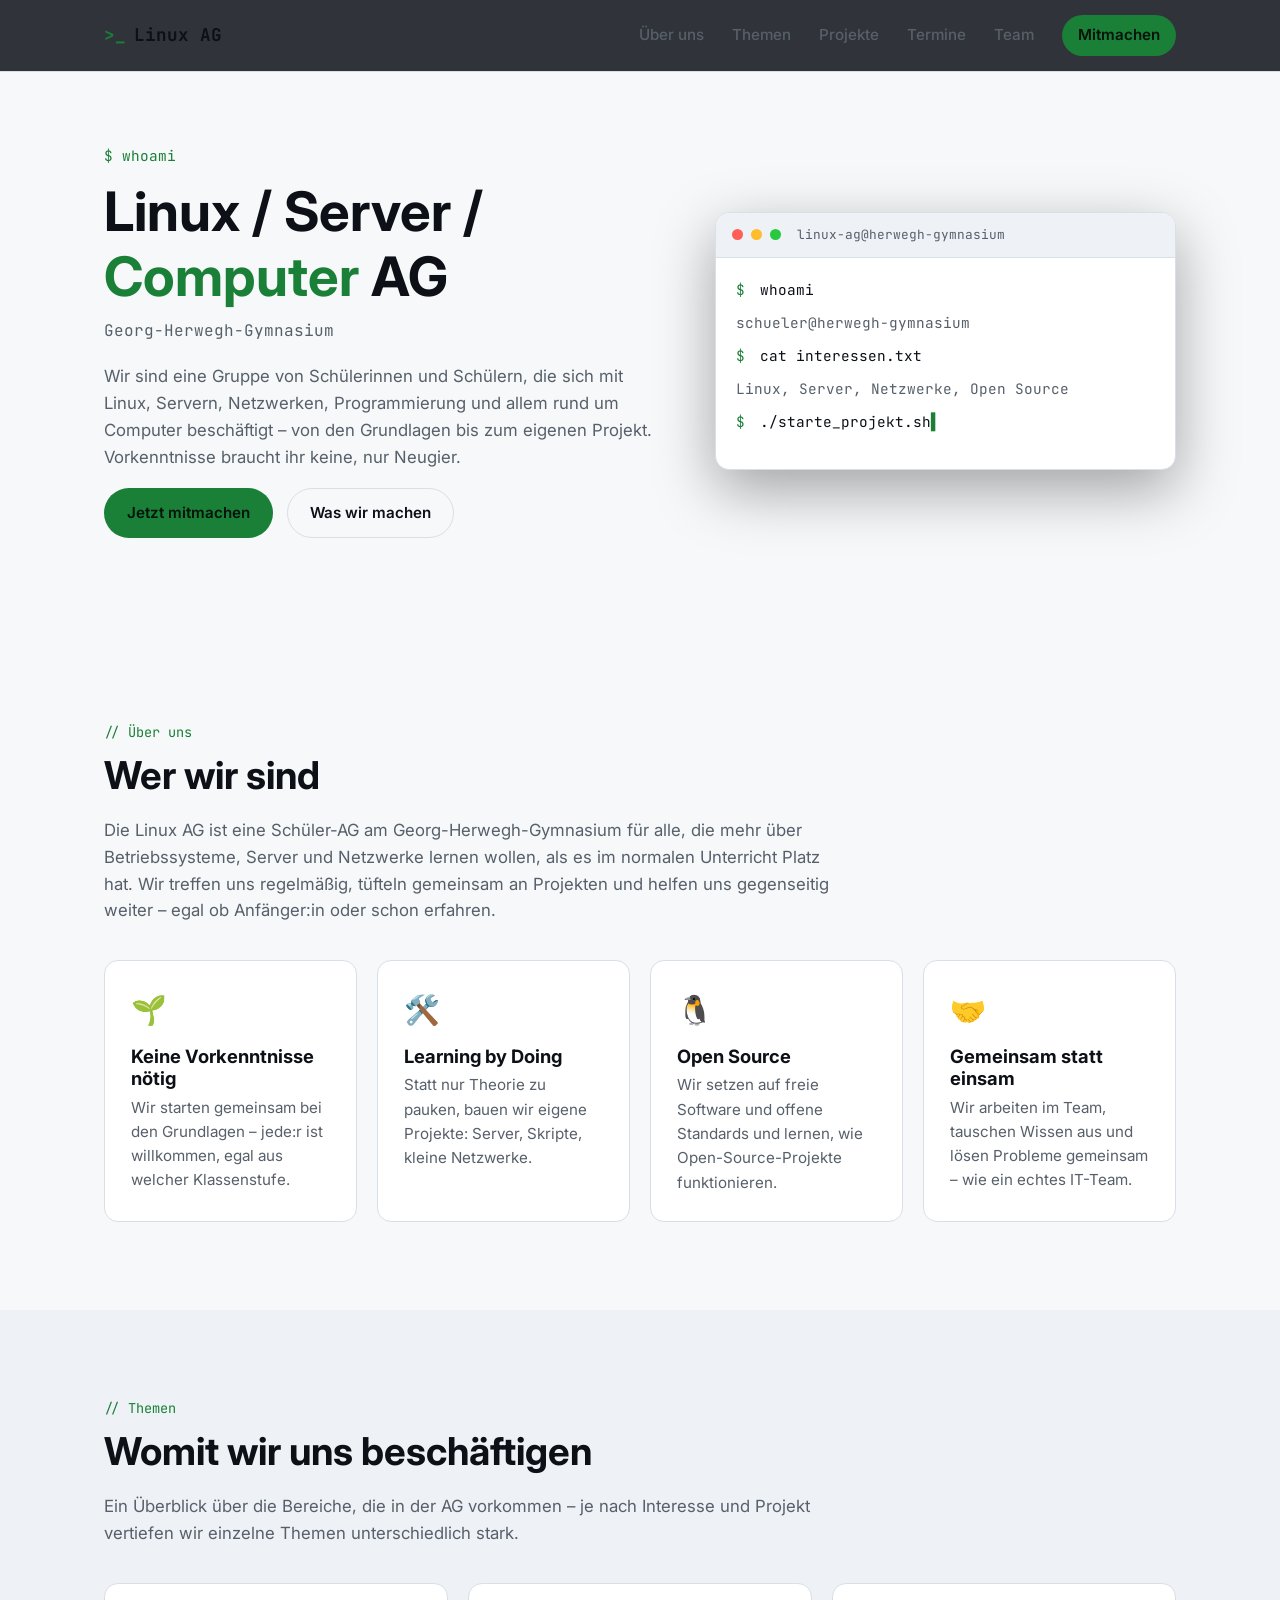
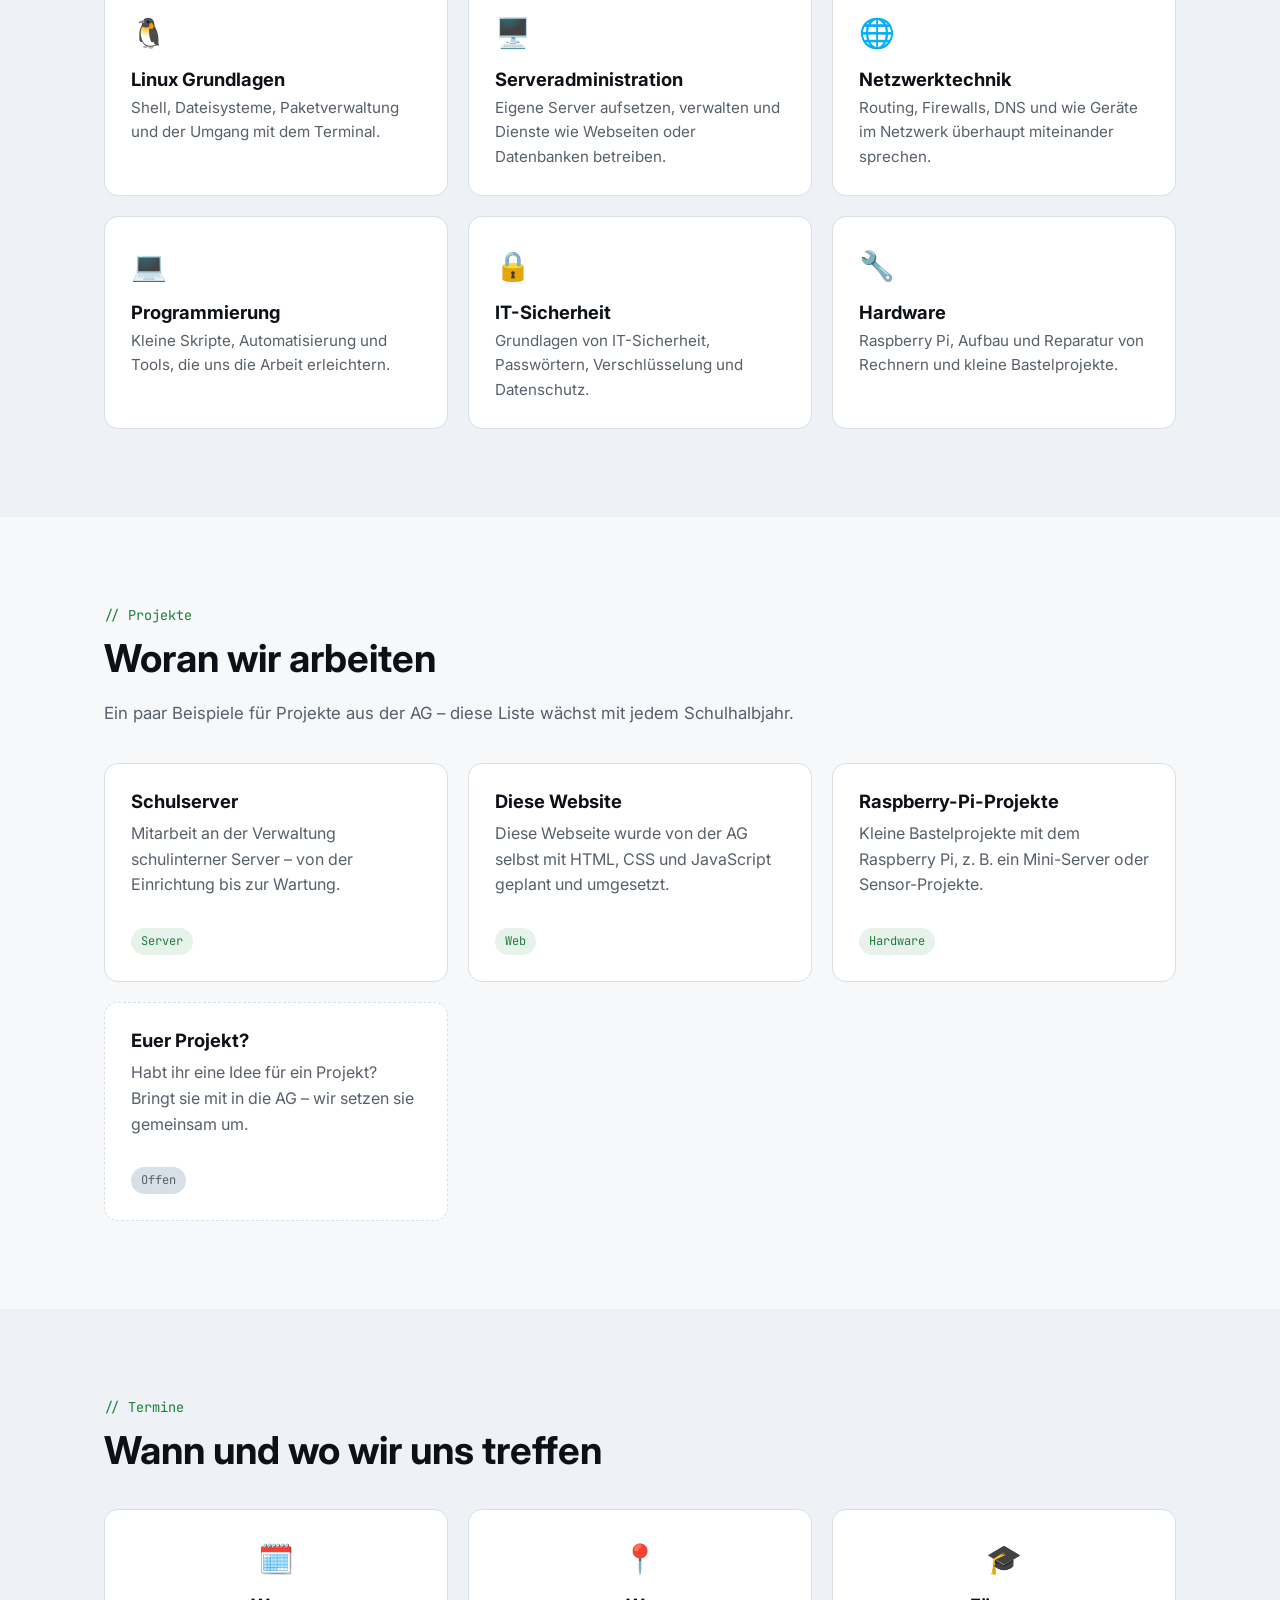
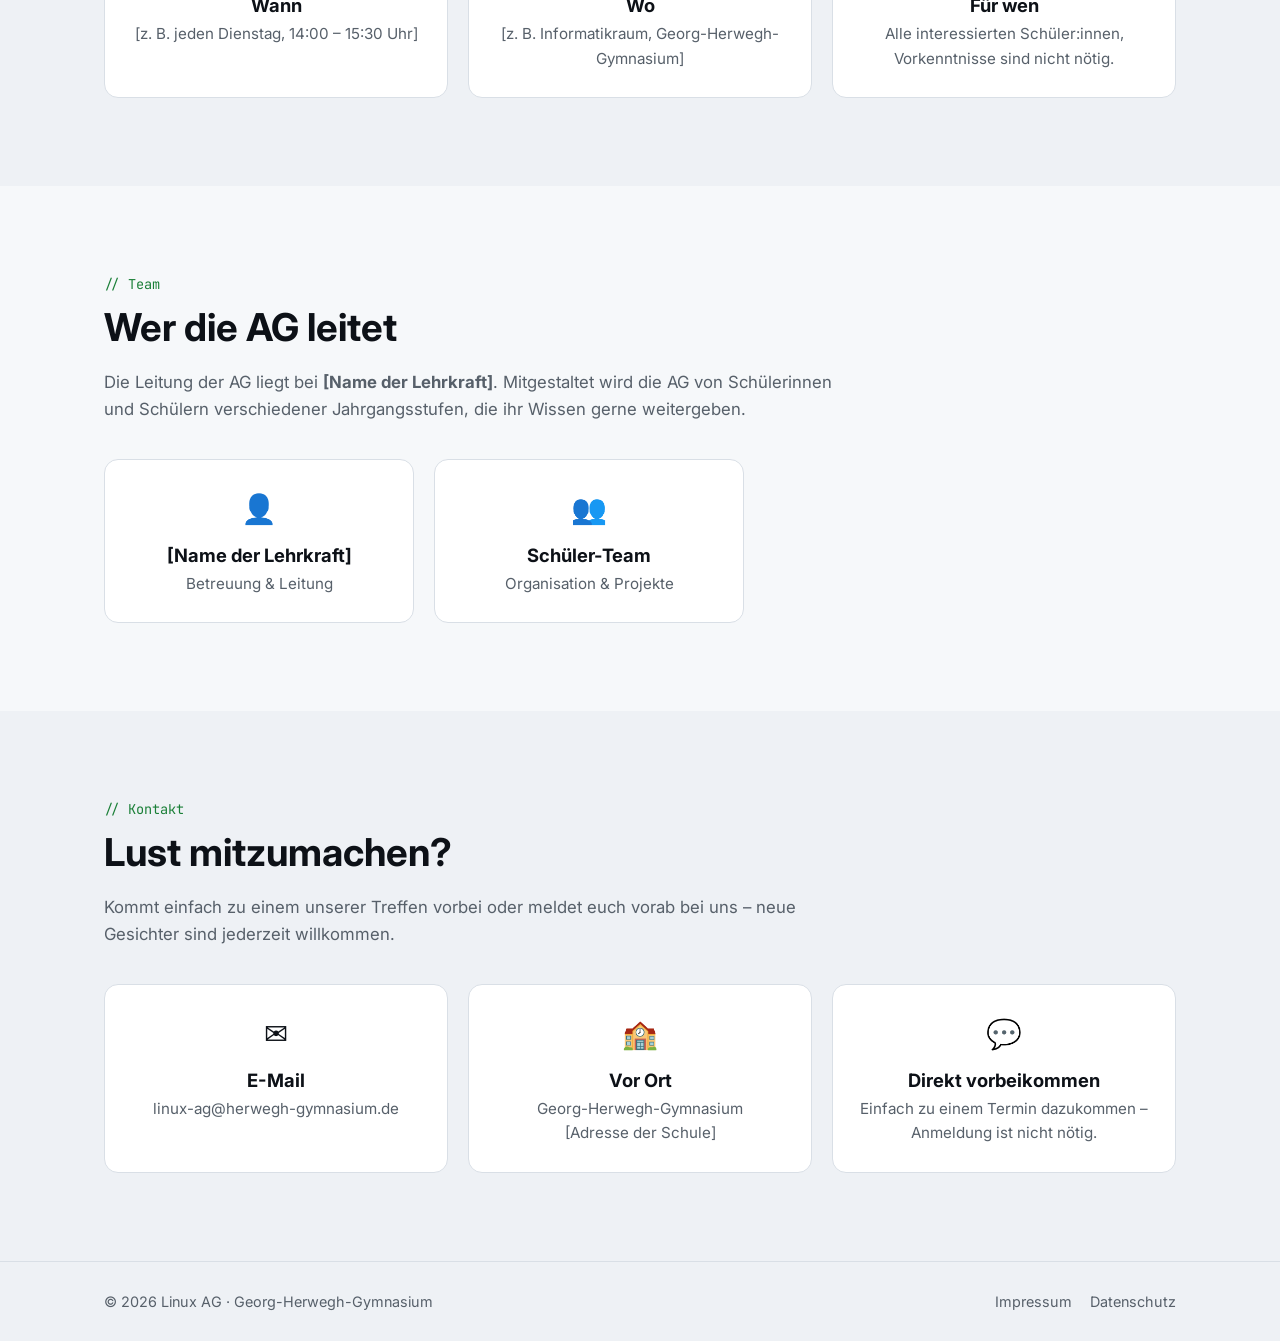
==== index.html @ 76da0008 "u" ====
<!DOCTYPE html>
<html lang="de">
<head>
<meta charset="UTF-8">
<meta name="viewport" content="width=device-width, initial-scale=1.0">
<title>Linux AG – Georg-Herwegh-Gymnasium</title>
<meta name="description" content="Die Linux / Server / Computer AG des Georg-Herwegh-Gymnasiums. Wir beschäftigen uns mit Linux, Servern, Netzwerken, Programmierung und allem rund um Computer.">
<link rel="icon" href="data:image/svg+xml,%3Csvg xmlns='http://www.w3.org/2000/svg' viewBox='0 0 64 64'%3E%3Crect width='64' height='64' rx='12' fill='%230d1117'/%3E%3Ctext x='32' y='42' font-family='monospace' font-size='28' fill='%2339d353' text-anchor='middle'%3E%3E_%3C/text%3E%3C/svg%3E">
<link rel="preconnect" href="https://fonts.googleapis.com">
<link rel="preconnect" href="https://fonts.gstatic.com" crossorigin>
<link href="https://fonts.googleapis.com/css2?family=JetBrains+Mono:wght@400;500;700&family=Inter:wght@400;500;600;700;800&display=swap" rel="stylesheet">
<link rel="stylesheet" href="css/style.css">
</head>
<body>

<a class="skip-link" href="#main">Zum Inhalt springen</a>

<header class="site-header" id="top">
  <div class="container header-inner">
    <a href="#top" class="logo"><span class="logo-prompt">&gt;_</span> Linux AG</a>

    <button class="nav-toggle" id="navToggle" aria-label="Menü öffnen" aria-expanded="false" aria-controls="primaryNav">
      <span></span><span></span><span></span>
    </button>

    <nav class="primary-nav" id="primaryNav">
      <a href="#ueber-uns">Über uns</a>
      <a href="#angebote">Themen</a>
      <a href="#projekte">Projekte</a>
      <a href="#termine">Termine</a>
      <a href="#team">Team</a>
      <a href="#kontakt" class="nav-cta">Mitmachen</a>
    </nav>
  </div>
</header>

<main id="main">

  <!-- HERO -->
  <section class="hero" id="home">
    <div class="container hero-grid">
      <div class="hero-text">
        <p class="kicker">$ whoami</p>
        <h1>Linux / Server / <span class="accent">Computer</span> AG</h1>
        <p class="hero-sub">Georg-Herwegh-Gymnasium</p>
        <p class="hero-desc">
          Wir sind eine Gruppe von Schülerinnen und Schülern, die sich mit Linux, Servern,
          Netzwerken, Programmierung und allem rund um Computer beschäftigt –
          von den Grundlagen bis zum eigenen Projekt. Vorkenntnisse braucht ihr keine,
          nur Neugier.
        </p>
        <div class="hero-actions">
          <a href="#kontakt" class="btn btn-primary">Jetzt mitmachen</a>
          <a href="#angebote" class="btn btn-ghost">Was wir machen</a>
        </div>
      </div>

      <div class="hero-visual" aria-hidden="true">
        <div class="terminal-window">
          <div class="terminal-bar">
            <span class="dot dot-red"></span>
            <span class="dot dot-yellow"></span>
            <span class="dot dot-green"></span>
            <span class="terminal-title">linux-ag@herwegh-gymnasium</span>
          </div>
          <div class="terminal-body">
            <p><span class="prompt">$</span> whoami</p>
            <p class="out">schueler@herwegh-gymnasium</p>
            <p><span class="prompt">$</span> cat interessen.txt</p>
            <p class="out">Linux, Server, Netzwerke, Open Source</p>
            <p><span class="prompt">$</span> <span id="typedCommand"></span><span class="cursor">▌</span></p>
          </div>
        </div>
      </div>
    </div>
  </section>

  <!-- ÜBER UNS -->
  <section class="section" id="ueber-uns">
    <div class="container">
      <p class="section-kicker">// Über uns</p>
      <h2>Wer wir sind</h2>
      <p class="section-lead">
        Die Linux AG ist eine Schüler-AG am Georg-Herwegh-Gymnasium für alle, die mehr über
        Betriebssysteme, Server und Netzwerke lernen wollen, als es im normalen Unterricht Platz hat.
        Wir treffen uns regelmäßig, tüfteln gemeinsam an Projekten und helfen uns gegenseitig weiter –
        egal ob Anfänger:in oder schon erfahren.
      </p>

      <div class="feature-grid">
        <div class="feature-card">
          <span class="feature-icon">🌱</span>
          <h3>Keine Vorkenntnisse nötig</h3>
          <p>Wir starten gemeinsam bei den Grundlagen – jede:r ist willkommen, egal aus welcher Klassenstufe.</p>
        </div>
        <div class="feature-card">
          <span class="feature-icon">🛠️</span>
          <h3>Learning by Doing</h3>
          <p>Statt nur Theorie zu pauken, bauen wir eigene Projekte: Server, Skripte, kleine Netzwerke.</p>
        </div>
        <div class="feature-card">
          <span class="feature-icon">🐧</span>
          <h3>Open Source</h3>
          <p>Wir setzen auf freie Software und offene Standards und lernen, wie Open-Source-Projekte funktionieren.</p>
        </div>
        <div class="feature-card">
          <span class="feature-icon">🤝</span>
          <h3>Gemeinsam statt einsam</h3>
          <p>Wir arbeiten im Team, tauschen Wissen aus und lösen Probleme gemeinsam – wie ein echtes IT-Team.</p>
        </div>
      </div>
    </div>
  </section>

  <!-- ANGEBOTE / THEMEN -->
  <section class="section section-alt" id="angebote">
    <div class="container">
      <p class="section-kicker">// Themen</p>
      <h2>Womit wir uns beschäftigen</h2>
      <p class="section-lead">Ein Überblick über die Bereiche, die in der AG vorkommen – je nach Interesse und Projekt vertiefen wir einzelne Themen unterschiedlich stark.</p>

      <div class="card-grid">
        <div class="topic-card">
          <span class="topic-icon">🐧</span>
          <h3>Linux Grundlagen</h3>
          <p>Shell, Dateisysteme, Paketverwaltung und der Umgang mit dem Terminal.</p>
        </div>
        <div class="topic-card">
          <span class="topic-icon">🖥️</span>
          <h3>Serveradministration</h3>
          <p>Eigene Server aufsetzen, verwalten und Dienste wie Webseiten oder Datenbanken betreiben.</p>
        </div>
        <div class="topic-card">
          <span class="topic-icon">🌐</span>
          <h3>Netzwerktechnik</h3>
          <p>Routing, Firewalls, DNS und wie Geräte im Netzwerk überhaupt miteinander sprechen.</p>
        </div>
        <div class="topic-card">
          <span class="topic-icon">💻</span>
          <h3>Programmierung</h3>
          <p>Kleine Skripte, Automatisierung und Tools, die uns die Arbeit erleichtern.</p>
        </div>
        <div class="topic-card">
          <span class="topic-icon">🔒</span>
          <h3>IT-Sicherheit</h3>
          <p>Grundlagen von IT-Sicherheit, Passwörtern, Verschlüsselung und Datenschutz.</p>
        </div>
        <div class="topic-card">
          <span class="topic-icon">🔧</span>
          <h3>Hardware</h3>
          <p>Raspberry Pi, Aufbau und Reparatur von Rechnern und kleine Bastelprojekte.</p>
        </div>
      </div>
    </div>
  </section>

  <!-- PROJEKTE -->
  <section class="section" id="projekte">
    <div class="container">
      <p class="section-kicker">// Projekte</p>
      <h2>Woran wir arbeiten</h2>
      <p class="section-lead">Ein paar Beispiele für Projekte aus der AG – diese Liste wächst mit jedem Schulhalbjahr.</p>

      <div class="card-grid">
        <div class="project-card">
          <h3>Schulserver</h3>
          <p>Mitarbeit an der Verwaltung schulinterner Server – von der Einrichtung bis zur Wartung.</p>
          <span class="tag">Server</span>
        </div>
        <div class="project-card">
          <h3>Diese Website</h3>
          <p>Diese Webseite wurde von der AG selbst mit HTML, CSS und JavaScript geplant und umgesetzt.</p>
          <span class="tag">Web</span>
        </div>
        <div class="project-card">
          <h3>Raspberry-Pi-Projekte</h3>
          <p>Kleine Bastelprojekte mit dem Raspberry Pi, z. B. ein Mini-Server oder Sensor-Projekte.</p>
          <span class="tag">Hardware</span>
        </div>
        <div class="project-card project-card-placeholder">
          <h3>Euer Projekt?</h3>
          <p>Habt ihr eine Idee für ein Projekt? Bringt sie mit in die AG – wir setzen sie gemeinsam um.</p>
          <span class="tag tag-muted">Offen</span>
        </div>
      </div>
    </div>
  </section>

  <!-- TERMINE -->
  <section class="section section-alt" id="termine">
    <div class="container">
      <p class="section-kicker">// Termine</p>
      <h2>Wann und wo wir uns treffen</h2>

      <div class="info-grid">
        <div class="info-card">
          <span class="info-icon">🗓️</span>
          <h3>Wann</h3>
          <p>[z. B. jeden Dienstag, 14:00 – 15:30 Uhr]</p>
        </div>
        <div class="info-card">
          <span class="info-icon">📍</span>
          <h3>Wo</h3>
          <p>[z. B. Informatikraum, Georg-Herwegh-Gymnasium]</p>
        </div>
        <div class="info-card">
          <span class="info-icon">🎓</span>
          <h3>Für wen</h3>
          <p>Alle interessierten Schüler:innen, Vorkenntnisse sind nicht nötig.</p>
        </div>
      </div>
    </div>
  </section>

  <!-- TEAM -->
  <section class="section" id="team">
    <div class="container">
      <p class="section-kicker">// Team</p>
      <h2>Wer die AG leitet</h2>
      <p class="section-lead">
        Die Leitung der AG liegt bei <strong>[Name der Lehrkraft]</strong>.
        Mitgestaltet wird die AG von Schülerinnen und Schülern verschiedener Jahrgangsstufen,
        die ihr Wissen gerne weitergeben.
      </p>

      <div class="team-grid">
        <div class="team-card">
          <span class="team-avatar">👤</span>
          <h3>[Name der Lehrkraft]</h3>
          <p>Betreuung &amp; Leitung</p>
        </div>
        <div class="team-card">
          <span class="team-avatar">👥</span>
          <h3>Schüler-Team</h3>
          <p>Organisation &amp; Projekte</p>
        </div>
      </div>
    </div>
  </section>

  <!-- KONTAKT -->
  <section class="section section-alt" id="kontakt">
    <div class="container">
      <p class="section-kicker">// Kontakt</p>
      <h2>Lust mitzumachen?</h2>
      <p class="section-lead">
        Kommt einfach zu einem unserer Treffen vorbei oder meldet euch vorab bei uns –
        neue Gesichter sind jederzeit willkommen.
      </p>

      <div class="contact-grid">
        <a class="contact-card" href="mailto:linux-ag@herwegh-gymnasium.de">
          <span class="info-icon">✉️</span>
          <h3>E-Mail</h3>
          <p>linux-ag@herwegh-gymnasium.de</p>
        </a>
        <div class="contact-card">
          <span class="info-icon">🏫</span>
          <h3>Vor Ort</h3>
          <p>Georg-Herwegh-Gymnasium<br>[Adresse der Schule]</p>
        </div>
        <div class="contact-card">
          <span class="info-icon">💬</span>
          <h3>Direkt vorbeikommen</h3>
          <p>Einfach zu einem Termin dazukommen – Anmeldung ist nicht nötig.</p>
        </div>
      </div>
    </div>
  </section>

</main>

<footer class="site-footer">
  <div class="container footer-inner">
    <p>&copy; <span id="year"></span> Linux AG · Georg-Herwegh-Gymnasium</p>
    <nav class="footer-nav">
      <a href="impressum.html">Impressum</a>
      <a href="datenschutz.html">Datenschutz</a>
    </nav>
  </div>
</footer>

<script src="js/main.js"></script>
</body>
</html>
---- css/style.css ----
/* ---------- Tokens ---------- */
:root {
  --bg: #0d1117;
  --bg-alt: #10161f;
  --surface: #161b22;
  --surface-hover: #1c2330;
  --border: #2a313c;
  --text: #e6edf3;
  --text-muted: #9aa4b2;
  --accent: #39d353;
  --accent-soft: rgba(57, 211, 83, 0.12);
  --accent-2: #58a6ff;
  --font-body: 'Inter', system-ui, -apple-system, Segoe UI, sans-serif;
  --font-mono: 'JetBrains Mono', 'Fira Code', Consolas, monospace;
  --radius: 14px;
  --header-h: 72px;
  --max-width: 1120px;
}

@media (prefers-color-scheme: light) {
  :root {
    --bg: #f6f8fa;
    --bg-alt: #eef1f5;
    --surface: #ffffff;
    --surface-hover: #f0f3f7;
    --border: #d9dfe6;
    --text: #0d1117;
    --text-muted: #57606a;
    --accent: #1a7f37;
    --accent-soft: rgba(26, 127, 55, 0.1);
    --accent-2: #0969da;
  }
}

* { box-sizing: border-box; }
html { scroll-behavior: smooth; }

body {
  margin: 0;
  background: var(--bg);
  color: var(--text);
  font-family: var(--font-body);
  line-height: 1.6;
  -webkit-font-smoothing: antialiased;
}

section[id], main [id] { scroll-margin-top: calc(var(--header-h) + 12px); }

h1, h2, h3 { line-height: 1.2; font-weight: 700; margin: 0 0 0.5em; }
h2 { font-size: clamp(1.6rem, 1.2rem + 1.6vw, 2.4rem); }
h3 { font-size: 1.15rem; }
p { margin: 0 0 1em; color: var(--text-muted); }

a { color: var(--accent-2); text-decoration: none; }

.container {
  max-width: var(--max-width);
  margin: 0 auto;
  padding: 0 24px;
}

.skip-link {
  position: absolute;
  left: -999px;
  top: 0;
  background: var(--accent);
  color: #04140a;
  padding: 10px 16px;
  border-radius: 0 0 8px 0;
  z-index: 1000;
}
.skip-link:focus { left: 0; }

/* ---------- Header ---------- */
.site-header {
  position: sticky;
  top: 0;
  z-index: 100;
  height: var(--header-h);
  display: flex;
  align-items: center;
  background: rgba(13, 17, 23, 0.85);
  backdrop-filter: blur(10px);
  border-bottom: 1px solid var(--border);
}

.header-inner {
  display: flex;
  align-items: center;
  justify-content: space-between;
  width: 100%;
}

.logo {
  font-family: var(--font-mono);
  font-weight: 700;
  font-size: 1.1rem;
  color: var(--text);
  display: flex;
  align-items: center;
  gap: 8px;
}
.logo-prompt { color: var(--accent); }

.primary-nav {
  display: flex;
  align-items: center;
  gap: 28px;
}
.primary-nav a {
  color: var(--text-muted);
  font-weight: 500;
  font-size: 0.95rem;
  transition: color 0.15s ease;
}
.primary-nav a:hover { color: var(--text); }

.nav-cta {
  background: var(--accent);
  color: #04140a !important;
  padding: 8px 16px;
  border-radius: 999px;
  font-weight: 600 !important;
}
.nav-cta:hover { filter: brightness(1.08); }

.nav-toggle {
  display: none;
  flex-direction: column;
  justify-content: center;
  gap: 5px;
  width: 40px;
  height: 40px;
  background: transparent;
  border: 1px solid var(--border);
  border-radius: 8px;
  cursor: pointer;
}
.nav-toggle span {
  display: block;
  width: 18px;
  height: 2px;
  margin: 0 auto;
  background: var(--text);
  transition: transform 0.2s ease, opacity 0.2s ease;
}
.nav-toggle.is-open span:nth-child(1) { transform: translateY(7px) rotate(45deg); }
.nav-toggle.is-open span:nth-child(2) { opacity: 0; }
.nav-toggle.is-open span:nth-child(3) { transform: translateY(-7px) rotate(-45deg); }

/* ---------- Buttons ---------- */
.btn {
  display: inline-flex;
  align-items: center;
  justify-content: center;
  padding: 12px 22px;
  border-radius: 999px;
  font-weight: 600;
  font-size: 0.95rem;
  transition: transform 0.15s ease, filter 0.15s ease, background 0.15s ease;
  border: 1px solid transparent;
}
.btn-primary {
  background: var(--accent);
  color: #04140a;
}
.btn-primary:hover { filter: brightness(1.08); transform: translateY(-1px); }
.btn-ghost {
  background: transparent;
  color: var(--text);
  border-color: var(--border);
}
.btn-ghost:hover { background: var(--surface-hover); }

/* ---------- Hero ---------- */
.hero { padding: 72px 0 96px; }
.hero-grid {
  display: grid;
  grid-template-columns: 1.1fr 0.9fr;
  gap: 48px;
  align-items: center;
}

.kicker {
  font-family: var(--font-mono);
  color: var(--accent);
  font-size: 0.9rem;
  margin: 0 0 12px;
}

.hero-text h1 {
  font-size: clamp(2.2rem, 1.6rem + 3vw, 3.4rem);
  margin: 0 0 8px;
}
.accent { color: var(--accent); }

.hero-sub {
  font-family: var(--font-mono);
  color: var(--text-muted);
  margin: 0 0 20px;
  font-size: 1rem;
}

.hero-desc { max-width: 52ch; font-size: 1.05rem; }

.hero-actions { display: flex; gap: 14px; flex-wrap: wrap; margin-top: 8px; }

/* Terminal window */
.terminal-window {
  background: var(--surface);
  border: 1px solid var(--border);
  border-radius: var(--radius);
  overflow: hidden;
  box-shadow: 0 20px 60px rgba(0,0,0,0.35);
}
.terminal-bar {
  display: flex;
  align-items: center;
  gap: 8px;
  padding: 12px 16px;
  background: var(--bg-alt);
  border-bottom: 1px solid var(--border);
}
.dot { width: 11px; height: 11px; border-radius: 50%; display: inline-block; }
.dot-red { background: #ff5f56; }
.dot-yellow { background: #ffbd2e; }
.dot-green { background: #27c93f; }
.terminal-title {
  margin-left: 8px;
  font-family: var(--font-mono);
  font-size: 0.8rem;
  color: var(--text-muted);
}
.terminal-body {
  padding: 20px 20px 26px;
  font-family: var(--font-mono);
  font-size: 0.9rem;
  min-height: 180px;
}
.terminal-body p { margin: 0 0 10px; color: var(--text); }
.terminal-body .prompt { color: var(--accent); margin-right: 6px; }
.terminal-body .out { color: var(--text-muted); }
.cursor { color: var(--accent); animation: blink 1s step-start infinite; }
@keyframes blink { 50% { opacity: 0; } }

/* ---------- Sections ---------- */
.section { padding: 88px 0; }
.section-alt { background: var(--bg-alt); }

.section-kicker {
  font-family: var(--font-mono);
  color: var(--accent);
  font-size: 0.85rem;
  margin-bottom: 8px;
}
.section-lead { max-width: 68ch; font-size: 1.05rem; }

/* Feature / topic / project / info / team / contact cards share a base */
.feature-grid, .card-grid, .info-grid, .team-grid, .contact-grid {
  display: grid;
  gap: 20px;
  margin-top: 36px;
}
.feature-grid { grid-template-columns: repeat(4, 1fr); }
.card-grid { grid-template-columns: repeat(3, 1fr); }
.info-grid { grid-template-columns: repeat(3, 1fr); }
.team-grid { grid-template-columns: repeat(2, 1fr); max-width: 640px; }
.contact-grid { grid-template-columns: repeat(3, 1fr); }

.feature-card, .topic-card, .project-card, .info-card, .team-card, .contact-card {
  background: var(--surface);
  border: 1px solid var(--border);
  border-radius: var(--radius);
  padding: 26px;
  transition: transform 0.15s ease, border-color 0.15s ease, background 0.15s ease;
}
.contact-card { display: block; color: inherit; }
a.contact-card:hover, .topic-card:hover, .project-card:hover {
  transform: translateY(-3px);
  border-color: var(--accent);
  background: var(--surface-hover);
}

.feature-icon, .topic-icon, .info-icon, .team-avatar {
  font-size: 1.8rem;
  display: inline-block;
  margin-bottom: 12px;
}

.feature-card h3, .topic-card h3, .info-card h3, .team-card h3, .contact-card h3 {
  margin-bottom: 6px;
}
.feature-card p, .topic-card p, .info-card p, .team-card p, .contact-card p {
  margin: 0;
  font-size: 0.95rem;
}

.project-card { position: relative; }
.project-card-placeholder { border-style: dashed; }
.tag {
  display: inline-block;
  margin-top: 14px;
  font-family: var(--font-mono);
  font-size: 0.75rem;
  padding: 4px 10px;
  border-radius: 999px;
  background: var(--accent-soft);
  color: var(--accent);
}
.tag-muted { background: var(--border); color: var(--text-muted); }

.team-card, .info-card, .contact-card { text-align: center; }

/* ---------- Footer ---------- */
.site-footer {
  border-top: 1px solid var(--border);
  padding: 28px 0;
  background: var(--bg-alt);
}
.footer-inner {
  display: flex;
  justify-content: space-between;
  align-items: center;
  flex-wrap: wrap;
  gap: 12px;
}
.footer-inner p { margin: 0; font-size: 0.9rem; }
.footer-nav { display: flex; gap: 18px; }
.footer-nav a { color: var(--text-muted); font-size: 0.9rem; }
.footer-nav a:hover { color: var(--text); }

/* ---------- Legal pages ---------- */
.legal {
  padding: 64px 0 96px;
  max-width: 760px;
}
.legal h1 { margin-bottom: 24px; }
.legal h2 { font-size: 1.2rem; margin-top: 2em; }
.legal p, .legal li { color: var(--text-muted); }

/* ---------- Responsive ---------- */
@media (max-width: 960px) {
  .hero-grid { grid-template-columns: 1fr; }
  .feature-grid { grid-template-columns: repeat(2, 1fr); }
  .card-grid { grid-template-columns: repeat(2, 1fr); }
  .info-grid, .contact-grid { grid-template-columns: repeat(1, 1fr); }
}

@media (max-width: 720px) {
  .nav-toggle { display: flex; }
  .primary-nav {
    position: absolute;
    top: var(--header-h);
    left: 0;
    right: 0;
    flex-direction: column;
    align-items: stretch;
    gap: 0;
    background: var(--bg);
    border-bottom: 1px solid var(--border);
    max-height: 0;
    overflow: hidden;
    transition: max-height 0.25s ease;
  }
  .primary-nav.is-open { max-height: 400px; }
  .primary-nav a {
    padding: 16px 24px;
    border-top: 1px solid var(--border);
  }
  .nav-cta { border-radius: 0; text-align: center; }
  .feature-grid, .card-grid { grid-template-columns: 1fr; }
}
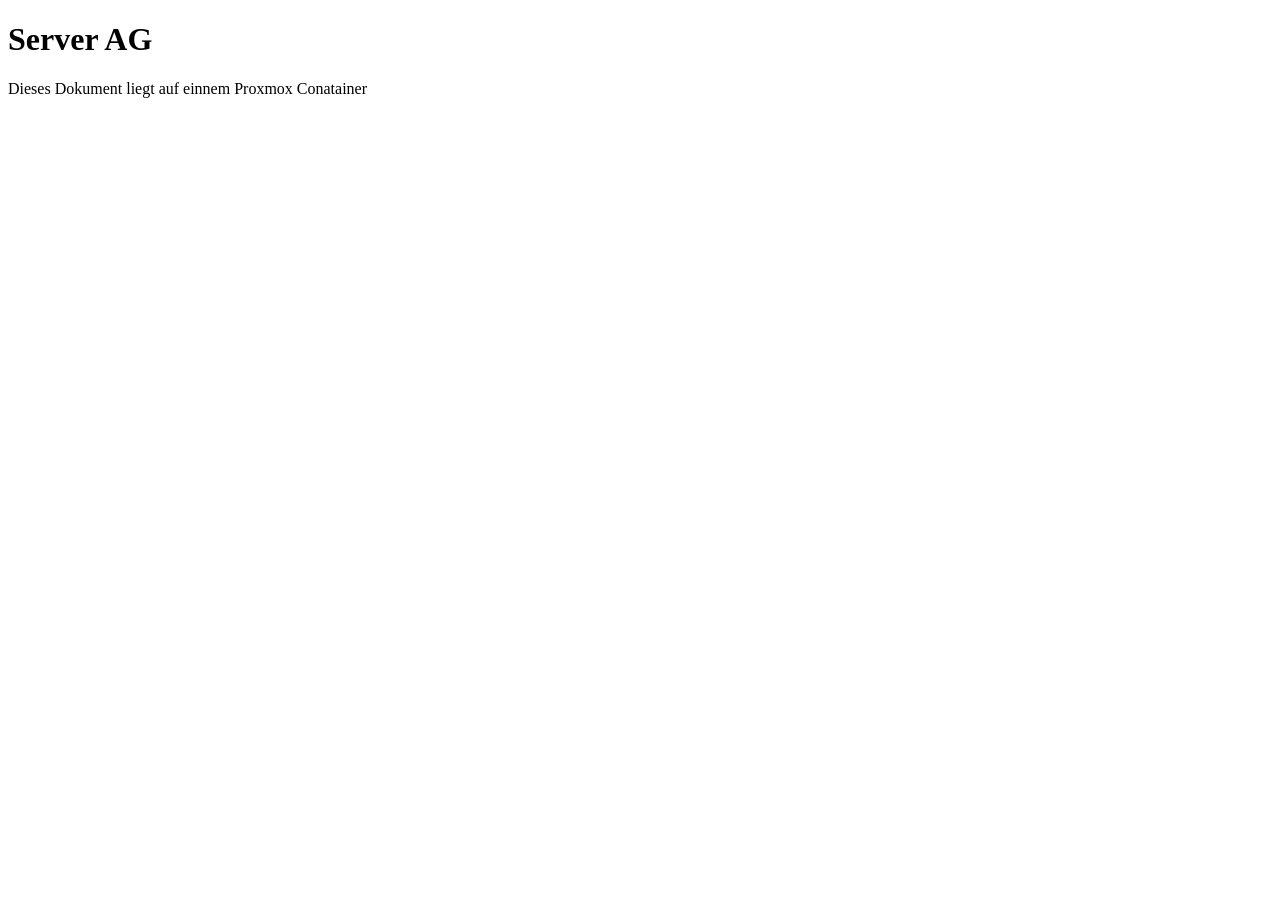
==== commit 8b6fea56: "u" ====
--- a/index.html
+++ b/index.html
@@ -1,285 +1,12 @@
 <!DOCTYPE html>
-<html lang="de">
+<html lang="en">
 <head>
-<meta charset="UTF-8">
-<meta name="viewport" content="width=device-width, initial-scale=1.0">
-<title>Linux AG – Georg-Herwegh-Gymnasium</title>
-<meta name="description" content="Die Linux / Server / Computer AG des Georg-Herwegh-Gymnasiums. Wir beschäftigen uns mit Linux, Servern, Netzwerken, Programmierung und allem rund um Computer.">
-<link rel="icon" href="data:image/svg+xml,%3Csvg xmlns='http://www.w3.org/2000/svg' viewBox='0 0 64 64'%3E%3Crect width='64' height='64' rx='12' fill='%230d1117'/%3E%3Ctext x='32' y='42' font-family='monospace' font-size='28' fill='%2339d353' text-anchor='middle'%3E%3E_%3C/text%3E%3C/svg%3E">
-<link rel="preconnect" href="https://fonts.googleapis.com">
-<link rel="preconnect" href="https://fonts.gstatic.com" crossorigin>
-<link href="https://fonts.googleapis.com/css2?family=JetBrains+Mono:wght@400;500;700&family=Inter:wght@400;500;600;700;800&display=swap" rel="stylesheet">
-<link rel="stylesheet" href="css/style.css">
+  <meta charset="UTF-8">
+  <meta name="viewport" content="width=device-width, initial-scale=1.0">
+  <title>Document</title>
 </head>
 <body>
-
-<a class="skip-link" href="#main">Zum Inhalt springen</a>
-
-<header class="site-header" id="top">
-  <div class="container header-inner">
-    <a href="#top" class="logo"><span class="logo-prompt">&gt;_</span> Linux AG</a>
-
-    <button class="nav-toggle" id="navToggle" aria-label="Menü öffnen" aria-expanded="false" aria-controls="primaryNav">
-      <span></span><span></span><span></span>
-    </button>
-
-    <nav class="primary-nav" id="primaryNav">
-      <a href="#ueber-uns">Über uns</a>
-      <a href="#angebote">Themen</a>
-      <a href="#projekte">Projekte</a>
-      <a href="#termine">Termine</a>
-      <a href="#team">Team</a>
-      <a href="#kontakt" class="nav-cta">Mitmachen</a>
-    </nav>
-  </div>
-</header>
-
-<main id="main">
-
-  <!-- HERO -->
-  <section class="hero" id="home">
-    <div class="container hero-grid">
-      <div class="hero-text">
-        <p class="kicker">$ whoami</p>
-        <h1>Linux / Server / <span class="accent">Computer</span> AG</h1>
-        <p class="hero-sub">Georg-Herwegh-Gymnasium</p>
-        <p class="hero-desc">
-          Wir sind eine Gruppe von Schülerinnen und Schülern, die sich mit Linux, Servern,
-          Netzwerken, Programmierung und allem rund um Computer beschäftigt –
-          von den Grundlagen bis zum eigenen Projekt. Vorkenntnisse braucht ihr keine,
-          nur Neugier.
-        </p>
-        <div class="hero-actions">
-          <a href="#kontakt" class="btn btn-primary">Jetzt mitmachen</a>
-          <a href="#angebote" class="btn btn-ghost">Was wir machen</a>
-        </div>
-      </div>
-
-      <div class="hero-visual" aria-hidden="true">
-        <div class="terminal-window">
-          <div class="terminal-bar">
-            <span class="dot dot-red"></span>
-            <span class="dot dot-yellow"></span>
-            <span class="dot dot-green"></span>
-            <span class="terminal-title">linux-ag@herwegh-gymnasium</span>
-          </div>
-          <div class="terminal-body">
-            <p><span class="prompt">$</span> whoami</p>
-            <p class="out">schueler@herwegh-gymnasium</p>
-            <p><span class="prompt">$</span> cat interessen.txt</p>
-            <p class="out">Linux, Server, Netzwerke, Open Source</p>
-            <p><span class="prompt">$</span> <span id="typedCommand"></span><span class="cursor">▌</span></p>
-          </div>
-        </div>
-      </div>
-    </div>
-  </section>
-
-  <!-- ÜBER UNS -->
-  <section class="section" id="ueber-uns">
-    <div class="container">
-      <p class="section-kicker">// Über uns</p>
-      <h2>Wer wir sind</h2>
-      <p class="section-lead">
-        Die Linux AG ist eine Schüler-AG am Georg-Herwegh-Gymnasium für alle, die mehr über
-        Betriebssysteme, Server und Netzwerke lernen wollen, als es im normalen Unterricht Platz hat.
-        Wir treffen uns regelmäßig, tüfteln gemeinsam an Projekten und helfen uns gegenseitig weiter –
-        egal ob Anfänger:in oder schon erfahren.
-      </p>
-
-      <div class="feature-grid">
-        <div class="feature-card">
-          <span class="feature-icon">🌱</span>
-          <h3>Keine Vorkenntnisse nötig</h3>
-          <p>Wir starten gemeinsam bei den Grundlagen – jede:r ist willkommen, egal aus welcher Klassenstufe.</p>
-        </div>
-        <div class="feature-card">
-          <span class="feature-icon">🛠️</span>
-          <h3>Learning by Doing</h3>
-          <p>Statt nur Theorie zu pauken, bauen wir eigene Projekte: Server, Skripte, kleine Netzwerke.</p>
-        </div>
-        <div class="feature-card">
-          <span class="feature-icon">🐧</span>
-          <h3>Open Source</h3>
-          <p>Wir setzen auf freie Software und offene Standards und lernen, wie Open-Source-Projekte funktionieren.</p>
-        </div>
-        <div class="feature-card">
-          <span class="feature-icon">🤝</span>
-          <h3>Gemeinsam statt einsam</h3>
-          <p>Wir arbeiten im Team, tauschen Wissen aus und lösen Probleme gemeinsam – wie ein echtes IT-Team.</p>
-        </div>
-      </div>
-    </div>
-  </section>
-
-  <!-- ANGEBOTE / THEMEN -->
-  <section class="section section-alt" id="angebote">
-    <div class="container">
-      <p class="section-kicker">// Themen</p>
-      <h2>Womit wir uns beschäftigen</h2>
-      <p class="section-lead">Ein Überblick über die Bereiche, die in der AG vorkommen – je nach Interesse und Projekt vertiefen wir einzelne Themen unterschiedlich stark.</p>
-
-      <div class="card-grid">
-        <div class="topic-card">
-          <span class="topic-icon">🐧</span>
-          <h3>Linux Grundlagen</h3>
-          <p>Shell, Dateisysteme, Paketverwaltung und der Umgang mit dem Terminal.</p>
-        </div>
-        <div class="topic-card">
-          <span class="topic-icon">🖥️</span>
-          <h3>Serveradministration</h3>
-          <p>Eigene Server aufsetzen, verwalten und Dienste wie Webseiten oder Datenbanken betreiben.</p>
-        </div>
-        <div class="topic-card">
-          <span class="topic-icon">🌐</span>
-          <h3>Netzwerktechnik</h3>
-          <p>Routing, Firewalls, DNS und wie Geräte im Netzwerk überhaupt miteinander sprechen.</p>
-        </div>
-        <div class="topic-card">
-          <span class="topic-icon">💻</span>
-          <h3>Programmierung</h3>
-          <p>Kleine Skripte, Automatisierung und Tools, die uns die Arbeit erleichtern.</p>
-        </div>
-        <div class="topic-card">
-          <span class="topic-icon">🔒</span>
-          <h3>IT-Sicherheit</h3>
-          <p>Grundlagen von IT-Sicherheit, Passwörtern, Verschlüsselung und Datenschutz.</p>
-        </div>
-        <div class="topic-card">
-          <span class="topic-icon">🔧</span>
-          <h3>Hardware</h3>
-          <p>Raspberry Pi, Aufbau und Reparatur von Rechnern und kleine Bastelprojekte.</p>
-        </div>
-      </div>
-    </div>
-  </section>
-
-  <!-- PROJEKTE -->
-  <section class="section" id="projekte">
-    <div class="container">
-      <p class="section-kicker">// Projekte</p>
-      <h2>Woran wir arbeiten</h2>
-      <p class="section-lead">Ein paar Beispiele für Projekte aus der AG – diese Liste wächst mit jedem Schulhalbjahr.</p>
-
-      <div class="card-grid">
-        <div class="project-card">
-          <h3>Schulserver</h3>
-          <p>Mitarbeit an der Verwaltung schulinterner Server – von der Einrichtung bis zur Wartung.</p>
-          <span class="tag">Server</span>
-        </div>
-        <div class="project-card">
-          <h3>Diese Website</h3>
-          <p>Diese Webseite wurde von der AG selbst mit HTML, CSS und JavaScript geplant und umgesetzt.</p>
-          <span class="tag">Web</span>
-        </div>
-        <div class="project-card">
-          <h3>Raspberry-Pi-Projekte</h3>
-          <p>Kleine Bastelprojekte mit dem Raspberry Pi, z. B. ein Mini-Server oder Sensor-Projekte.</p>
-          <span class="tag">Hardware</span>
-        </div>
-        <div class="project-card project-card-placeholder">
-          <h3>Euer Projekt?</h3>
-          <p>Habt ihr eine Idee für ein Projekt? Bringt sie mit in die AG – wir setzen sie gemeinsam um.</p>
-          <span class="tag tag-muted">Offen</span>
-        </div>
-      </div>
-    </div>
-  </section>
-
-  <!-- TERMINE -->
-  <section class="section section-alt" id="termine">
-    <div class="container">
-      <p class="section-kicker">// Termine</p>
-      <h2>Wann und wo wir uns treffen</h2>
-
-      <div class="info-grid">
-        <div class="info-card">
-          <span class="info-icon">🗓️</span>
-          <h3>Wann</h3>
-          <p>[z. B. jeden Dienstag, 14:00 – 15:30 Uhr]</p>
-        </div>
-        <div class="info-card">
-          <span class="info-icon">📍</span>
-          <h3>Wo</h3>
-          <p>[z. B. Informatikraum, Georg-Herwegh-Gymnasium]</p>
-        </div>
-        <div class="info-card">
-          <span class="info-icon">🎓</span>
-          <h3>Für wen</h3>
-          <p>Alle interessierten Schüler:innen, Vorkenntnisse sind nicht nötig.</p>
-        </div>
-      </div>
-    </div>
-  </section>
-
-  <!-- TEAM -->
-  <section class="section" id="team">
-    <div class="container">
-      <p class="section-kicker">// Team</p>
-      <h2>Wer die AG leitet</h2>
-      <p class="section-lead">
-        Die Leitung der AG liegt bei <strong>[Name der Lehrkraft]</strong>.
-        Mitgestaltet wird die AG von Schülerinnen und Schülern verschiedener Jahrgangsstufen,
-        die ihr Wissen gerne weitergeben.
-      </p>
-
-      <div class="team-grid">
-        <div class="team-card">
-          <span class="team-avatar">👤</span>
-          <h3>[Name der Lehrkraft]</h3>
-          <p>Betreuung &amp; Leitung</p>
-        </div>
-        <div class="team-card">
-          <span class="team-avatar">👥</span>
-          <h3>Schüler-Team</h3>
-          <p>Organisation &amp; Projekte</p>
-        </div>
-      </div>
-    </div>
-  </section>
-
-  <!-- KONTAKT -->
-  <section class="section section-alt" id="kontakt">
-    <div class="container">
-      <p class="section-kicker">// Kontakt</p>
-      <h2>Lust mitzumachen?</h2>
-      <p class="section-lead">
-        Kommt einfach zu einem unserer Treffen vorbei oder meldet euch vorab bei uns –
-        neue Gesichter sind jederzeit willkommen.
-      </p>
-
-      <div class="contact-grid">
-        <a class="contact-card" href="mailto:linux-ag@herwegh-gymnasium.de">
-          <span class="info-icon">✉️</span>
-          <h3>E-Mail</h3>
-          <p>linux-ag@herwegh-gymnasium.de</p>
-        </a>
-        <div class="contact-card">
-          <span class="info-icon">🏫</span>
-          <h3>Vor Ort</h3>
-          <p>Georg-Herwegh-Gymnasium<br>[Adresse der Schule]</p>
-        </div>
-        <div class="contact-card">
-          <span class="info-icon">💬</span>
-          <h3>Direkt vorbeikommen</h3>
-          <p>Einfach zu einem Termin dazukommen – Anmeldung ist nicht nötig.</p>
-        </div>
-      </div>
-    </div>
-  </section>
-
-</main>
-
-<footer class="site-footer">
-  <div class="container footer-inner">
-    <p>&copy; <span id="year"></span> Linux AG · Georg-Herwegh-Gymnasium</p>
-    <nav class="footer-nav">
-      <a href="impressum.html">Impressum</a>
-      <a href="datenschutz.html">Datenschutz</a>
-    </nav>
-  </div>
-</footer>
-
-<script src="js/main.js"></script>
+  <h1>Server AG</h1>
+  <p>Dieses Dokument liegt auf einnem Proxmox Conatainer </p>
 </body>
 </html>
